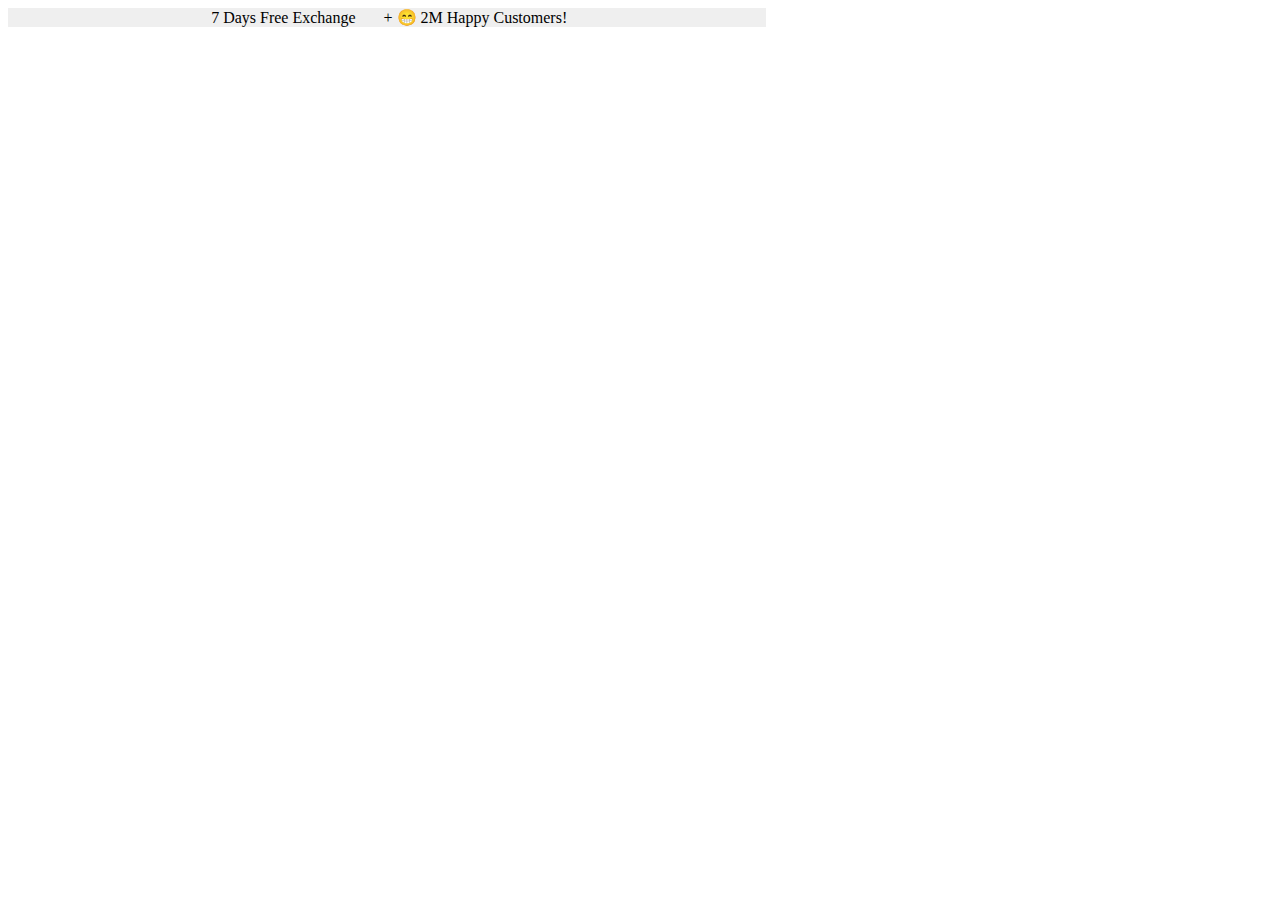
==== index.html @ 6d77f6d7 "simple html" ====
<html lang="en">
<head>
    <meta charset="UTF-8">
    <meta name="viewport" content="width=device-width, initial-scale=1.0">
    <title>Sneaker Hub</title>
    <link rel="icon" type="image/x-icon" href="images\android-chrome-192x192.png">
    <link rel="stylesheet" href="style.css">
    <script src="app.js"></script>
</head>
<body>
    <!-- SCROLLING TEXT MESSAGE -->
     <div class="container-scroll"> 
        <div class="running-text">
           <img src=""> 7 Days Free Exchange  &nbsp&nbsp&nbsp&nbsp&nbsp + &#128513 2M Happy Customers!
        </div>
     </div>
    
    
</body>
</html>
---- style.css ----
/*--- scrolling message ----*/
.running-text {
    width:60%; /* full-width */
    overflow: hidden;
    white-space: nowrap;
    box-sizing: border-box;
    animation: scrolling 20s linear infinite  ;
    animation-direction: right;
    background-color: #efefef;
    overflow: hidden;
    text-align: center;
    
  }

  @keyframes scrolling {
    0% {
      transform: translateX(-100%);
    }
    100% {
      transform: translateX(100%);
    }
  }
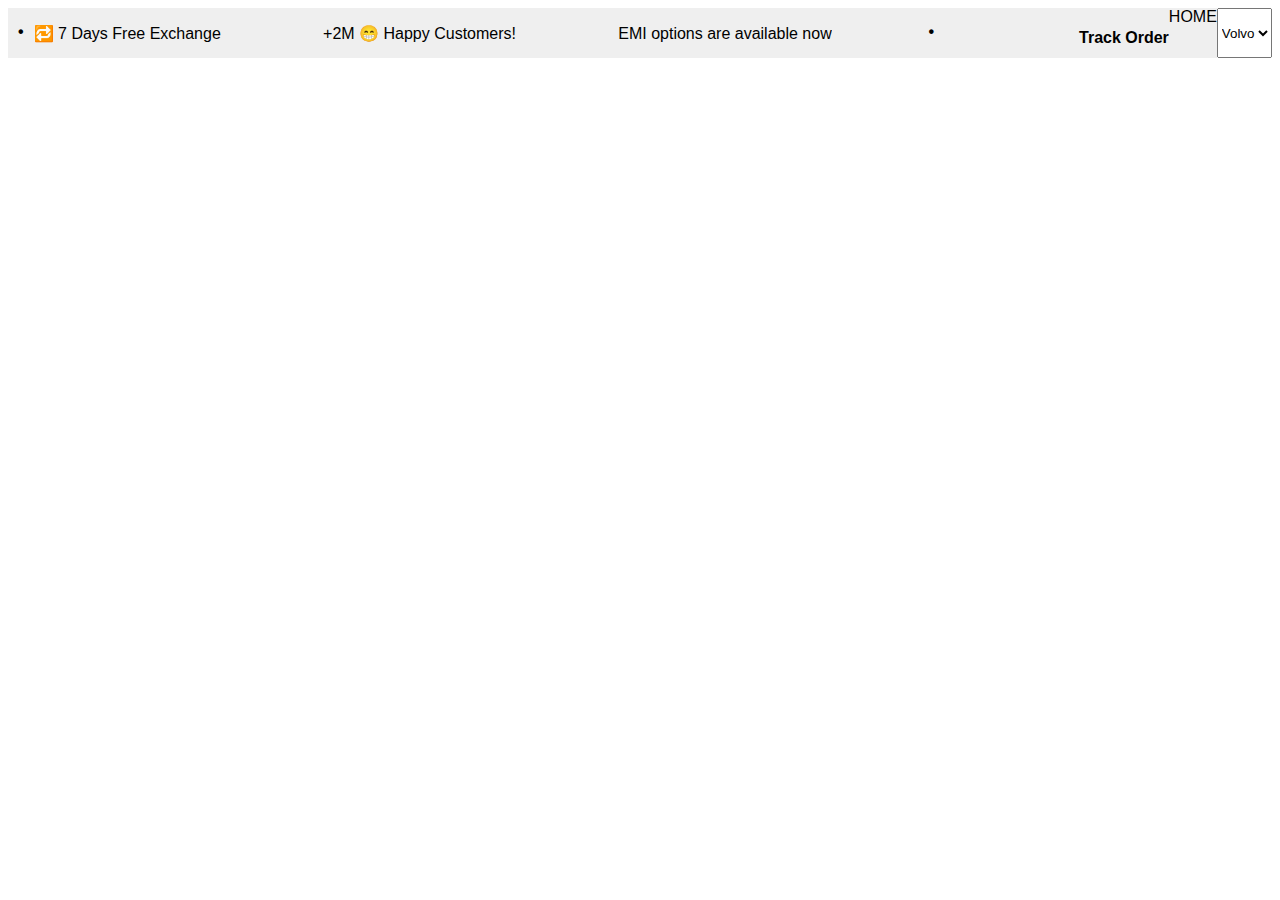
==== commit 244585b5: "simple html" ====
--- a/index.html
+++ b/index.html
@@ -1,20 +1,39 @@
+<!DOCTYPE html>
 <html lang="en">
 <head>
     <meta charset="UTF-8">
     <meta name="viewport" content="width=device-width, initial-scale=1.0">
     <title>Sneaker Hub</title>
-    <link rel="icon" type="image/x-icon" href="images\android-chrome-192x192.png">
+    <link rel="icon" type="image/x-icon" href="images/android-chrome-192x192.png">
     <link rel="stylesheet" href="style.css">
     <script src="app.js"></script>
+    <link rel="stylesheet" href="https://cdnjs.cloudflare.com/ajax/libs/font-awesome/6.6.0/css/all.min.css" integrity="sha512-Kc323vGBEqzTmouAECnVceyQqyqdsSiqLQISBL29aUW4U/M7pSPA/gEUZQqv1cwx4OnYxTxve5UMg5GT6L4JJg==" crossorigin="anonymous" referrerpolicy="no-referrer" />
 </head>
 <body>
     <!-- SCROLLING TEXT MESSAGE -->
-     <div class="container-scroll"> 
-        <div class="running-text">
-           <img src=""> 7 Days Free Exchange  &nbsp&nbsp&nbsp&nbsp&nbsp + &#128513 2M Happy Customers!
+     <div class="total">
+      <span class="dot">&#8226;</span> 
+    <div class="container-scroll">
+        <div class="running-text"> 
+           <p> 🔁 7 Days Free Exchange  
+            &nbsp; &nbsp; &nbsp; &nbsp;&nbsp; &nbsp; &nbsp; &nbsp;&nbsp; &nbsp; &nbsp; &nbsp; +2M &#128513; Happy Customers! 
+            &nbsp; &nbsp; &nbsp; &nbsp;&nbsp; &nbsp; &nbsp; &nbsp;&nbsp; &nbsp; &nbsp; &nbsp;<i class="fas fa-hand-holding-usd"></i> EMI options are available now</p>
         </div>
-     </div>
+    </div>
+    <span class="dot">&#8226;</span> 
+    <div class="inside">
+    <h4> <i class="fas fa-shipping-fast"></i> Track Order</h4>
+    <label for="cars" class="label">HOME</label>
+    <select name="cars" id="cars">
+      <option value="volvo">Volvo</option>
+      <option value="saab">Saab</option>
+      <option value="opel">Opel</option>
+      <option value="audi">Audi</option>
+    </select>
+
+    </div>
+</div>
     
-    
+
 </body>
-</html>+</html>
--- a/style.css
+++ b/style.css
@@ -1,22 +1,70 @@
+body {
+  font-family: 'Arial', 'Helvetica', sans-serif;
+}
+
+
 /*--- scrolling message ----*/
-.running-text {
-    width:60%; /* full-width */
-    overflow: hidden;
+.running-text > p {
+    overflow: hidden;/* to hide the overflowing text*/
     white-space: nowrap;
-    box-sizing: border-box;
-    animation: scrolling 20s linear infinite  ;
-    animation-direction: right;
-    background-color: #efefef;
+    animation: scrolling 15s linear infinite  ;
     overflow: hidden;
     text-align: center;
+    display: inline-block;  
+    width: fit-content;
+    height:50px;
+  } 
+  .container-scroll{
+    background-color: #efefef;
+    justify-content: space-between;
+    width:70%;
+    white-space: nowrap; 
+    overflow: hidden;
+    height: 50px;
     
+    
+  }
+.dot {
+    font-size: 16px;
+     /* Adjust size */
+    color: #000;
+    font-weight: bold; /* Dot color */
+    display: flex;
+    justify-content: center;
+    text-align: center;
+    padding-top: 15px;
+    padding-left: 10px;
+    padding-right: 10px;/* Space between dot and scrolling text */
+}
+.inside {
+  display: flex;
+  flex-direction: row;
+  justify-content: center;
+  text-align: center;
+  padding-left: 100px;
+
+}
+.inside > h4 {
+  padding-left:35px;
+}
+
+.total{
+    display: flex;
+    flex-direction:row;
+    background-color: #efefef;
+    height: 50px;
+    position: relative;
   }
 
   @keyframes scrolling {
     0% {
+      transform: translateX(100%);
+    }
+    100% {
       transform: translateX(-100%);
     }
-    100% {
-      transform: translateX(100%);
-    }
-  }+  }
+  
+
+
+
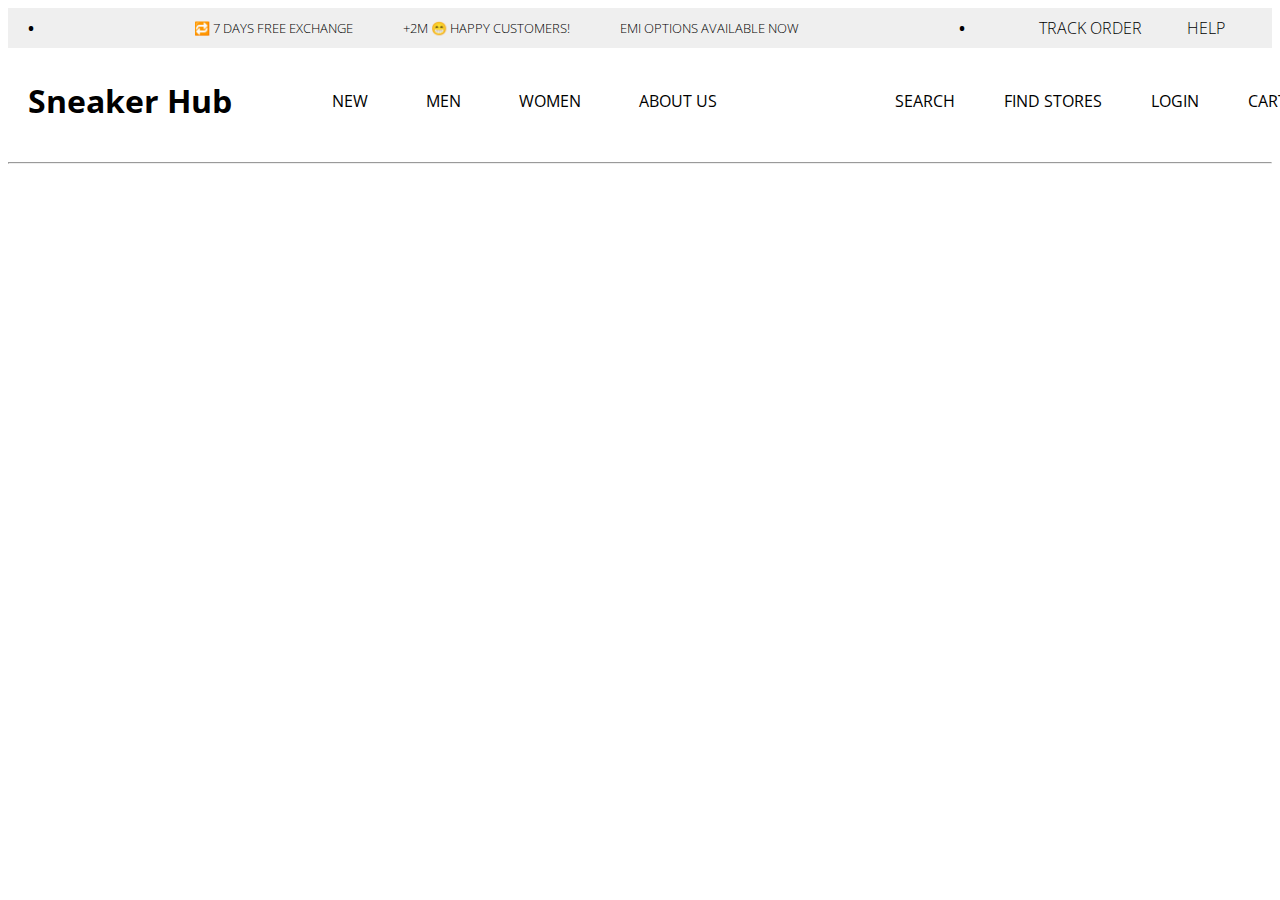
==== commit 85c101fd: "day 2" ====
--- a/index.html
+++ b/index.html
@@ -1,39 +1,185 @@
 <!DOCTYPE html>
 <html lang="en">
-<head>
-    <meta charset="UTF-8">
-    <meta name="viewport" content="width=device-width, initial-scale=1.0">
+  <head>
+    <meta charset="UTF-8" />
+    <meta name="viewport" content="width=device-width, initial-scale=1.0" />
     <title>Sneaker Hub</title>
-    <link rel="icon" type="image/x-icon" href="images/android-chrome-192x192.png">
-    <link rel="stylesheet" href="style.css">
+    <link
+      rel="icon"
+      type="image/x-icon"
+      href="images/android-chrome-192x192.png"
+    />
+    <link rel="stylesheet" href="style.css" />
     <script src="app.js"></script>
-    <link rel="stylesheet" href="https://cdnjs.cloudflare.com/ajax/libs/font-awesome/6.6.0/css/all.min.css" integrity="sha512-Kc323vGBEqzTmouAECnVceyQqyqdsSiqLQISBL29aUW4U/M7pSPA/gEUZQqv1cwx4OnYxTxve5UMg5GT6L4JJg==" crossorigin="anonymous" referrerpolicy="no-referrer" />
-</head>
-<body>
+    <link
+      rel="stylesheet"
+      href="https://cdnjs.cloudflare.com/ajax/libs/font-awesome/6.6.0/css/all.min.css"
+      integrity="sha512-Kc323vGBEqzTmouAECnVceyQqyqdsSiqLQISBL29aUW4U/M7pSPA/gEUZQqv1cwx4OnYxTxve5UMg5GT6L4JJg=="
+      crossorigin="anonymous"
+      referrerpolicy="no-referrer"
+    />
+    <link rel="preconnect" href="https://fonts.googleapis.com" />
+    <link rel="preconnect" href="https://fonts.gstatic.com" crossorigin />
+    <link
+      href="https://fonts.googleapis.com/css2?family=Merriweather:ital,wght@0,300;0,400;0,700;0,900;1,300;1,400;1,700;1,900&display=swap"
+      rel="stylesheet"
+    />
+    <link rel="preconnect" href="https://fonts.googleapis.com" />
+    <link rel="preconnect" href="https://fonts.gstatic.com" crossorigin />
+    <link
+      href="https://fonts.googleapis.com/css2?family=Merriweather:ital,wght@0,300;0,400;0,700;0,900;1,300;1,400;1,700;1,900&family=Open+Sans:ital,wght@0,300..800;1,300..800&display=swap"
+      rel="stylesheet"
+    />
+  </head>
+  <body>
     <!-- SCROLLING TEXT MESSAGE -->
-     <div class="total">
-      <span class="dot">&#8226;</span> 
-    <div class="container-scroll">
-        <div class="running-text"> 
-           <p> 🔁 7 Days Free Exchange  
-            &nbsp; &nbsp; &nbsp; &nbsp;&nbsp; &nbsp; &nbsp; &nbsp;&nbsp; &nbsp; &nbsp; &nbsp; +2M &#128513; Happy Customers! 
-            &nbsp; &nbsp; &nbsp; &nbsp;&nbsp; &nbsp; &nbsp; &nbsp;&nbsp; &nbsp; &nbsp; &nbsp;<i class="fas fa-hand-holding-usd"></i> EMI options are available now</p>
+    <div class="total">
+      <span class="dot">&#8226;</span>
+      <div class="container-scroll">
+        <div class="running-text">
+          <p>
+            🔁 7 DAYS FREE EXCHANGE
+            <span class="spacing">+2M &#128513; HAPPY CUSTOMERS!</span>
+            <span class="spacing"
+              ><i class="fas fa-hand-holding-usd"></i>EMI OPTIONS AVAILABLE NOW
+              </span
+            >
+          </p>
         </div>
+      </div>
+      <span class="dot">&#8226;</span>
+      <div class="info">
+        <p class="track"><i class="fas fa-shipping-fast"></i>&nbsp;TRACK ORDER</p>
+        <div class="dropdown">
+          <p class="dropbtn">
+            <i class="fa fa-question-circle" aria-hidden="true" style="font-weight: 200;"></i>&nbsp;HELP
+          </p>
+          <div class="dropdown-content">
+            <a href="#">Track your Order</a>
+            <a href="#">Contact Us</a>
+            <a href="#">Return & Exchange</a>
+            <a href="#">Bulk Inquiry</a>
+            <a href="#">#Ask Sneaker Hub's</a>
+            <a href="#">Return Policy</a>
+            <a href="#">Shoe Care</a>
+          </div>
+        </div>
+      </div>
     </div>
-    <span class="dot">&#8226;</span> 
-    <div class="inside">
-    <h4> <i class="fas fa-shipping-fast"></i> Track Order</h4>
-    <label for="cars" class="label">HOME</label>
-    <select name="cars" id="cars">
-      <option value="volvo">Volvo</option>
-      <option value="saab">Saab</option>
-      <option value="opel">Opel</option>
-      <option value="audi">Audi</option>
-    </select>
 
-    </div>
-</div>
-    
+    <!-- Hero-Section-->
+    <section>
+      <div class="Hero-Section">
+        <div class="head-hero">
+          <h1>
+            Sneaker Hub
+            <i class="fa-regular fa-registered" style="font-size: small"></i>
+          </h1>
+        </div>
+        <div class="hero-main">
+          <div class="dropdown-nav">
+            <p class="arrow" class="dropbtn">
+              NEW&nbsp;<i class="fa-solid fa-angle-down"></i>
+            </p>
+            <div class="dropdown-options">
+              <p >
+                <a href="#"style=" color: #a47d47;
+   font-size: larger;"> SNEAKERS <i class="fa-solid fa-arrow-right" style="padding-top:4px"></i></a> 
+                <a href="#">The Sneakpops</a> 
+                <a href="#">The Rockers</a> 
+                <a href="#">The Saunterers</a> 
+                <a href="#">Preppy Kicks</a> 
+                <a href="#">The Eighties</a>
+                <a href="#">The Derbies</a> 
+                <a href="#">Light Trainers</a> 
+              </p>
+              <p >
+                <a href="#"style=" color: #a47d47;
+   font-size: larger;"> SLIP ONS <i class="fa-solid fa-arrow-right" style="padding-top:4px"></i></a> 
+                <a href="#">The Wanderers Slip Ons</a> 
+                <a href="#">The Dependables</a> 
+  
+              </p>
+              <p >
+                <a href="#"style=" color: #a47d47;
+   font-size: larger;"> LOAFERS <i class="fa-solid fa-arrow-right" style="padding-top:4px"></i></a> 
+                <a href="#">The Minimals</a> 
+                <a href="#">Squooshy Slides for Men</a> 
+                <a href="#">Cushy Slides</a> 
+                <a href="#">Squooshy Slides for Women</a> 
+                <a href="#">De-Stress Slides</a>
+              </p>
+              <p >
+                <a href="#"style=" color: #a47d47;
+   font-size: larger;">FLIP FLOP<i class="fa-solid fa-arrow-right" style="padding-top:4px;"></i></a> 
+                <a href="#">Jumbo Slides</a> 
+                <a href="#">Luxe Brogues</a> 
+                <a href="#">Crossover Brogues</a> 
+                <a href="#">Oxford Knits</a> 
+                <a href="#">Block Heel Loafers</a> 
+              </p>
+            </div>
+          </div>
+          <div class="dropdown">
+            <p class="arrow" class="dropbtn">
+              MEN&nbsp;<i class="fa-solid fa-angle-down"></i>
+            </p>
+            <div class="dropdown-content">
+              <a href="#">Track your Order</a>
+              <a href="#">Contact Us</a>
+              <a href="#">Return & Exchange</a>
+              <a href="#">Bulk Inquiry</a>
+              <a href="#">#Ask Sneaker Hub's</a>
+              <a href="#">Return Policy</a>
+              <a href="#">Shoe Care</a>
+            </div>
+          </div>
+          <div class="dropdown">
+            <p class="arrow" class="dropbtn">
+              WOMEN&nbsp;<i class="fa-solid fa-angle-down"></i>
+            </p>
+            <div class="dropdown-content">
+              <a href="#">Track your Order</a>
+              <a href="#">Contact Us</a>
+              <a href="#">Return & Exchange</a>
+              <a href="#">Bulk Inquiry</a>
+              <a href="#">#Ask Sneaker Hub's</a>
+              <a href="#">Return Policy</a>
+              <a href="#">Shoe Care</a>
+            </div>
+          </div>
+          <div class="dropdown">
+            <p class="arrow" class="dropbtn">
+              ABOUT US&nbsp;<i class="fa-solid fa-angle-down"></i>
+            </p>
+            <div class="dropdown-content">
+              <a href="#">Track your Order</a>
+              <a href="#">Contact Us</a>
+              <a href="#">Return & Exchange</a>
+              <a href="#">Bulk Inquiry</a>
+              <a href="#">#Ask Sneaker Hub's</a>
+              <a href="#">Return Policy</a>
+              <a href="#">Shoe Care</a>
+            </div>
+          </div>
+        </div>
+        <div class="hero2">
+          <p class="heroMessage">
+            <i class="fa-solid fa-magnifying-glass" style="color: #a47d47;"></i>&nbsp;SEARCH
+          </p>
+          <p class="heroMessage">
+            <i class="fa-solid fa-shop" style="color: #a47d47;"></i> &nbsp;FIND STORES
+          </p>
+          <p class="heroMessage">
+            <i class="fa-solid fa-right-to-bracket" style="color: #a47d47;"></i> &nbsp;LOGIN
+          </p>
+          <p class="heroMessage">
+            <i class="fa-solid fa-cart-shopping"style="color: #a47d47;" ></i> &nbsp;CART
+          </p>
+        </div>
+      </div>
+    </section>
 
-</body>
+    <hr/>
+  </body>
 </html>
--- a/style.css
+++ b/style.css
@@ -1,70 +1,307 @@
+:root {
+  --dark-primary: #1b1f24;
+  --light-primary: #12bdff;
+  --secdark-primary:#22282f;
+}
+
 body {
-  font-family: 'Arial', 'Helvetica', sans-serif;
-}
-
+  font-family: "Open Sans", sans-serif;
+}
 
 /*--- scrolling message ----*/
+.running-text p {
+  display: flex;
+  align-items: center;
+  font-family: "Open Sans", sans-serif;
+  font-weight: 300; 
+  font-size:small;/* Vertically aligns items in the center */
+}
+
+.spacing {
+  margin-left: 50px; /* Adjust this value for the amount of space you want */
+}
+
+.total {
+  display: flex;
+  background-color: #efefef;
+  height: 40px;
+}
+
 .running-text > p {
-    overflow: hidden;/* to hide the overflowing text*/
-    white-space: nowrap;
-    animation: scrolling 15s linear infinite  ;
-    overflow: hidden;
-    text-align: center;
-    display: inline-block;  
-    width: fit-content;
-    height:50px;
-  } 
-  .container-scroll{
-    background-color: #efefef;
-    justify-content: space-between;
-    width:70%;
-    white-space: nowrap; 
-    overflow: hidden;
-    height: 50px;
-    
-    
+  animation: scrolling 15s linear infinite; /* scrolling from the keyframes*/
+  display: flex;
+  height: 40px;
+}
+
+.container-scroll {
+  background-color: #efefef;
+  width: 70%;
+  overflow: hidden;
+  height: 40px;
+  display: flex;
+  align-items: center;
+  justify-content: center;
+  font-family: "Open Sans", sans-serif;
+
+}
+
+
+@keyframes scrolling {
+  0% {
+    transform: translateX(100%);
   }
+
+  100% {
+    transform: translateX(-100%);
+  }
+}
+
+/* for dot athe the both the end*/
 .dot {
-    font-size: 16px;
-     /* Adjust size */
-    color: #000;
-    font-weight: bold; /* Dot color */
-    display: flex;
-    justify-content: center;
-    text-align: center;
-    padding-top: 15px;
-    padding-left: 10px;
-    padding-right: 10px;/* Space between dot and scrolling text */
-}
-.inside {
+  font-size: 16px; /* Adjust size */
+  color: #000;
+  font-weight: bold; /* Dot color */
+  justify-content: center;
+  align-items: center;
+  display: flex;
+  padding-left: 20px;
+  padding-right: 20px;
+}
+.info {
   display: flex;
   flex-direction: row;
-  justify-content: center;
-  text-align: center;
-  padding-left: 100px;
-
-}
-.inside > h4 {
-  padding-left:35px;
-}
-
-.total{
-    display: flex;
-    flex-direction:row;
-    background-color: #efefef;
-    height: 50px;
-    position: relative;
-  }
-
-  @keyframes scrolling {
-    0% {
-      transform: translateX(100%);
-    }
-    100% {
-      transform: translateX(-100%);
-    }
-  }
+  position: relative; /* to use left we used it */
+  align-items: center;
+  left: 50px;
+  font-family: "Open Sans", sans-serif;
+  font-weight:lighter;
+  font-size: medium;
+
+}
+.track{
+  padding-right:25px;
+  font-family: "Open Sans", sans-serif;
+  font-weight: 400;
+  font-size: medium;
+  font-weight: lighter;
+}
+
+
+.info .track:hover{
+  cursor:pointer;
+}
+
+
+/* drop down*/
+.dropbtn {
+  color: black;
+  padding-left: 16px;
+  padding-right: 16px;
+  font-size: 16px;
+  border: none;
+  cursor: pointer;
+}
+
+.dropdown {
+  position: relative;
+  display: inline-block;
+}
+
+.dropdown-content {
+  display: none;
+  position: absolute;
+  background-color: #f9f9f9;
+  min-width: 140px;
+  box-shadow: 0px 8px 16px 0px rgba(0,0,0,0.2);
+  z-index: 1;
+}
+.dropdown:hover{
+  text-decoration: underline;
+}
+.dropdown-content a {
+  color: black;
+  padding: 12px 16px;
+  text-decoration:none;
+  display: block;
+  width: max-content;
+
+}
+
+.dropdown-content a:hover {
+  background-color: #f1f1f1
+}
+
+.dropdown:hover .dropdown-content {
+  display: block;
+}
+
+/*.dropdown:hover .dropbtn {
+
+}*/
+
+/* hero section*/
+.Hero-Section {
+  display: flex;
+  align-items: center;
+  flex-direction: row;
+  padding: 10px 20px;
+  white-space: nowrap;
+}
+
+.hero2 {
+  display: flex;
+  white-space: nowrap;
+}
+
+.heroMessage {
+  display: inline-flex; /* Make the p elements inline-flex */
+  align-items: center;  /* Vertically center the text and icons */ /* Space between items */
+  white-space: nowrap; 
+  margin-left: 20px; /* Prevent wrapping */
+}
+
+.arrow {
+  display: inline-flex;
+  align-items: center;
+  cursor: pointer;
+}
+
+.arrow i {
+  transition: transform 0.3s ease; /* Smooth transition for the rotation */
+}
+
+.arrow:hover i {
+  transform: rotate(180deg); /* Rotate the arrow by 180 degrees */
+}
+
+.menu {
+  display: flex;
+  justify-content: space-between;
+  width: 100%;
+}
+
+.menu-item {
+  position: relative;
+  padding: 10px 20px;
+  cursor: pointer;
+}
+
+.menu-item p {
+  font-size: 16px;
+  font-weight: bold;
+  margin: 0;
+}
+
+.dropdown-content {
+  display: none; /* Hidden by default */
+  position: absolute;
+  top: 100%;
+  left: 0;
+  background-color: white;
+  box-shadow: 0 8px 16px rgba(0, 0, 0, 0.1);
+  padding: 10px;
+  min-width: 200px;
+  z-index: 1;
+}
+
+.dropdown-content p {
+  margin: 0;
+  padding: 8px 0;
+  white-space: nowrap;
+}
+
+.menu-item:hover .dropdown-content {
+  display: block; /* Show dropdown on hover */
+}
+
+.menu-item i {
+  transition: transform 0.3s ease; /* Transition for arrow rotation */
+}
+
+.menu-item:hover i {
+  transform: rotate(90deg); /* Rotate the arrow on hover */
+}
+
+.head-hero{
+  margin-right: 100px;
+}
+
+.hero-main{
+  margin-right: 100px;
+}
+
+.hero-main > div{
+   margin-right: 50px;
+}
+
+.hero2 > p {
+ margin-right:25px;
+}
+.dropdown-nav {
+  position: relative;
+  display: inline-block;
+   /* Ensures the dropdown container takes full width */
+}
+
+/* Button styling */
+
+
+/* Dropdown content - hidden by default */
+.dropdown-options {
+  display:none;
+  position: absolute;
+  top: 100%;
+  left: 0;
+  width: 100%; /* Make the dropdown options take the full screen width */
+  background-color: #f9f9f9;
+  box-shadow: 0px 8px 16px rgba(0, 0, 0, 0.2);
   
-
-
-
+}
+
+/* Dropdown links */
+/* Dropdown links */
+.dropdown-options a {
+  display:flex;
+  position: relative; /* Add this to make the ::before element positioned relative to the link */
+  padding: 8px 16px;
+  text-decoration: none;
+  color: #333;
+  margin-right: 50px;
+  flex: 1;
+  text-align: center; /* Align the text in the center of each item */
+}
+
+.dropdown-options a::before {
+  content: "";
+  position: absolute;
+  width:100%;
+  height:1px;
+  bottom: 0;
+  left: 0;
+  background:#000;
+  visibility: hidden;
+  transform: scaleX(0);
+  transition: transform 0.25s linear;
+}
+
+/* Change background color on hover */
+.dropdown-options a:hover::before {
+  visibility: visible;
+  transform: scaleX(1);
+}
+
+
+/* Show dropdown content on hover */
+.dropdown-nav:hover .dropdown-options {
+  display:flex;
+  flex-direction: row;
+  
+/* Ensure the items are evenly spaced */
+  width: 100vw; /* Ensure full-width on hover */
+}
+
+
+
+
+
+
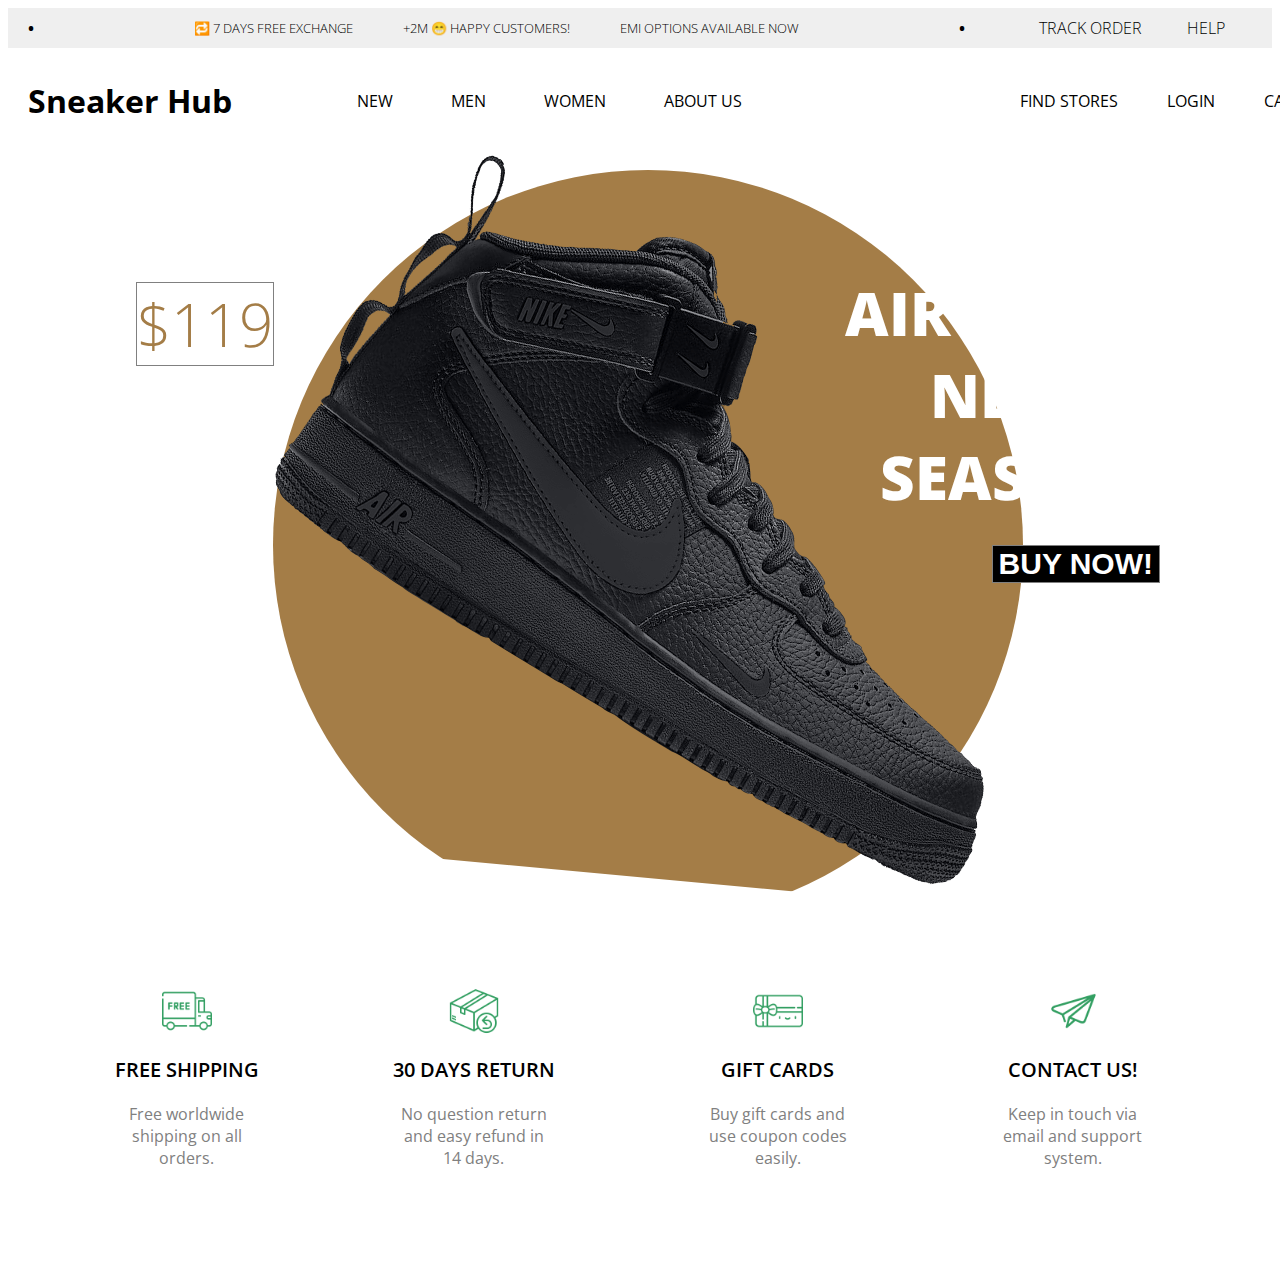
==== commit 9ee91363: "simple html" ====
--- a/index.html
+++ b/index.html
@@ -84,102 +84,238 @@
             <div class="dropdown-options">
               <p >
                 <a href="#"style=" color: #a47d47;
-   font-size: larger;"> SNEAKERS <i class="fa-solid fa-arrow-right" style="padding-top:4px"></i></a> 
-                <a href="#">The Sneakpops</a> 
-                <a href="#">The Rockers</a> 
-                <a href="#">The Saunterers</a> 
-                <a href="#">Preppy Kicks</a> 
-                <a href="#">The Eighties</a>
-                <a href="#">The Derbies</a> 
-                <a href="#">Light Trainers</a> 
-              </p>
-              <p >
-                <a href="#"style=" color: #a47d47;
-   font-size: larger;"> SLIP ONS <i class="fa-solid fa-arrow-right" style="padding-top:4px"></i></a> 
-                <a href="#">The Wanderers Slip Ons</a> 
-                <a href="#">The Dependables</a> 
+   font-size: larger;"> SNEAKERS&nbsp;<i class="fa-solid fa-arrow-right" style="padding-top:4px"></i></a> 
+              <a href="#">THE SNEAKPOPS</a>
+              <a href="#">THE ROCKERS</a>
+              <a href="#">THE SAUNTERERS</a>
+              <a href="#">PREPPY KICKS</a>
+              <a href="#">THE EIGHTIES</a>
+              <a href="#">THE DERBIES</a>
+              <a href="#">LIGHT TRAINERS</a>
+              
+              </p>
+              <p >
+                <a href="#"style=" color: #a47d47;
+   font-size: larger;"> SLIP ONS&nbsp;<i class="fa-solid fa-arrow-right" style="padding-top:4px"></i></a> 
+               <a href="#">THE WANDERERS SLIP ONS</a>
+               <a href="#">THE DEPENDABLES</a>
   
               </p>
               <p >
                 <a href="#"style=" color: #a47d47;
-   font-size: larger;"> LOAFERS <i class="fa-solid fa-arrow-right" style="padding-top:4px"></i></a> 
-                <a href="#">The Minimals</a> 
-                <a href="#">Squooshy Slides for Men</a> 
-                <a href="#">Cushy Slides</a> 
-                <a href="#">Squooshy Slides for Women</a> 
-                <a href="#">De-Stress Slides</a>
-              </p>
-              <p >
-                <a href="#"style=" color: #a47d47;
-   font-size: larger;">FLIP FLOP<i class="fa-solid fa-arrow-right" style="padding-top:4px;"></i></a> 
-                <a href="#">Jumbo Slides</a> 
-                <a href="#">Luxe Brogues</a> 
-                <a href="#">Crossover Brogues</a> 
-                <a href="#">Oxford Knits</a> 
-                <a href="#">Block Heel Loafers</a> 
-              </p>
-            </div>
-          </div>
-          <div class="dropdown">
+   font-size: larger;"> LOAFERS&nbsp;<i class="fa-solid fa-arrow-right" style="padding-top:4px"></i></a> 
+             <a href="#">THE MINIMALS</a>
+             <a href="#">SQUOOSHY SLIDES FOR MEN</a>
+             <a href="#">CUSHY SLIDES</a>
+             <a href="#">SQUOOSHY SLIDES FOR WOMEN</a>
+             <a href="#">DE-STRESS SLIDES</a>
+             
+              </p>
+              <p >
+                <a href="#"style=" color: #a47d47;
+   font-size: larger;">FLIP FLOP&nbsp;<i class="fa-solid fa-arrow-right" style="padding-top:4px;"></i></a> 
+          <a href="#">JUMBO SLIDES</a>
+          <a href="#">LUXE BROGUES</a>
+          <a href="#">CROSSOVER BROGUES</a>
+          <a href="#">OXFORD KNITS</a>
+          <a href="#">BLOCK HEEL LOAFERS</a>
+          
+              </p>
+            </div>
+          </div>
+          <div class="dropdown-nav">
             <p class="arrow" class="dropbtn">
               MEN&nbsp;<i class="fa-solid fa-angle-down"></i>
             </p>
-            <div class="dropdown-content">
-              <a href="#">Track your Order</a>
-              <a href="#">Contact Us</a>
-              <a href="#">Return & Exchange</a>
-              <a href="#">Bulk Inquiry</a>
-              <a href="#">#Ask Sneaker Hub's</a>
-              <a href="#">Return Policy</a>
-              <a href="#">Shoe Care</a>
-            </div>
-          </div>
-          <div class="dropdown">
+            <div class="dropdown-options">
+              <p>
+                <a href="#"style=" color: #a47d47;
+   font-size: larger;"> SNEAKERS&nbsp;<i class="fa-solid fa-arrow-right" style="padding-top:4px"></i></a> 
+                <a href="#">CASUAL </a> 
+                <a href="#">CHUNKY</a> 
+                <a href="#">FORMAL</a> 
+                <a href="#">RETRO</a> 
+                <a href="#">SIGNATURE</a>
+                <a href="#">SPORTS</a> 
+                <a href="#">WALKING</a> 
+              </p>
+              <p >
+                <a href="#"style=" color: #a47d47;
+   font-size: larger;"> SLIP ONS&nbsp;<i class="fa-solid fa-arrow-right" style="padding-top:4px"></i></a> 
+                <a href="#">CASUAL</a> 
+                <a href="#">CHUNKY</a>
+                <a href="#">FORMAL</a>
+                <a href="#">SPORTS</a> 
+                <a href="#">SIGNATURE</a>   
+  
+              </p>
+              <p >
+                <a href="#"style=" color: #a47d47;
+   font-size: larger;"> LOAFERS&nbsp;<i class="fa-solid fa-arrow-right" style="padding-top:4px"></i></a> 
+                <a href="#">CASUAL</a> 
+                <a href="#">FORMAL</a>
+              </p>
+              <p >
+                <a href="#"style=" color: #a47d47;
+   font-size: larger;">FLIP FLOP&nbsp;<i class="fa-solid fa-arrow-right" style="padding-top:4px;"></i></a> 
+                <a href="#">DAILY USE</a> 
+                <a href="#">OUTDOOR</a> 
+                <a href="#">EXTRA SOFT</a> 
+                <a href="#">TRENDY</a>     
+              </p>
+            </div>
+          </div>
+          <div class="dropdown-nav">
             <p class="arrow" class="dropbtn">
               WOMEN&nbsp;<i class="fa-solid fa-angle-down"></i>
             </p>
-            <div class="dropdown-content">
-              <a href="#">Track your Order</a>
-              <a href="#">Contact Us</a>
-              <a href="#">Return & Exchange</a>
-              <a href="#">Bulk Inquiry</a>
-              <a href="#">#Ask Sneaker Hub's</a>
-              <a href="#">Return Policy</a>
-              <a href="#">Shoe Care</a>
-            </div>
+            <div class="dropdown-options">
+              <p>
+                <a href="#"style=" color: #a47d47;
+               font-size: larger;"> SNEAKERS&nbsp;<i class="fa-solid fa-arrow-right" style="padding-top:4px"></i></a> 
+                <a href="#">CASUAL </a> 
+                <a href="#">CHUNKY</a> 
+                <a href="#">FORMAL</a> 
+                <a href="#">RETRO</a> 
+                <a href="#">SIGNATURE</a>
+                <a href="#">SPORTS</a> 
+                <a href="#">WALKING</a> 
+              </p>
+              <p >
+                <a href="#"style=" color: #a47d47;
+   font-size: larger;"> SLIP ONS&nbsp;<i class="fa-solid fa-arrow-right" style="padding-top:4px"></i></a> 
+                <a href="#">CASUAL</a> 
+                <a href="#">CHUNKY</a>
+                <a href="#">FORMAL</a>
+                <a href="#">SPORTS</a> 
+                <a href="#">SIGNATURE</a>   
+  
+              </p>
+              <p >
+                <a href="#"style=" color: #a47d47;
+   font-size: larger;"> LOAFERS&nbsp;<i class="fa-solid fa-arrow-right" style="padding-top:4px"></i></a> 
+                <a href="#">CASUAL</a> 
+                <a href="#">FORMAL</a>
+              </p>
+              <p >
+                <a href="#"style=" color: #a47d47;
+   font-size: larger;">FLIP FLOP&nbsp;<i class="fa-solid fa-arrow-right" style="padding-top:4px;"></i></a> 
+                <a href="#">DAILY USE</a> 
+                <a href="#">OUTDOOR</a> 
+                <a href="#">EXTRA SOFT</a> 
+                <a href="#">TRENDY</a>     
+              </p>
+            </div>
+            
           </div>
           <div class="dropdown">
             <p class="arrow" class="dropbtn">
               ABOUT US&nbsp;<i class="fa-solid fa-angle-down"></i>
             </p>
-            <div class="dropdown-content">
-              <a href="#">Track your Order</a>
-              <a href="#">Contact Us</a>
-              <a href="#">Return & Exchange</a>
-              <a href="#">Bulk Inquiry</a>
+            <div class="dropdown-content"><p>
+              <a href="#">BRAND IMPACT</a>
+              <a href="#">WHY SNEAKER HUB'S</a>
+              <a href="#">STORE REVIEWS</a>
+              <a href="#">FIND STORES</a>
               <a href="#">#Ask Sneaker Hub's</a>
-              <a href="#">Return Policy</a>
-              <a href="#">Shoe Care</a>
+              <a href="#">PRESS</a>
+              <a href="#">BLOG</a></p>
             </div>
           </div>
         </div>
         <div class="hero2">
-          <p class="heroMessage">
-            <i class="fa-solid fa-magnifying-glass" style="color: #a47d47;"></i>&nbsp;SEARCH
-          </p>
-          <p class="heroMessage">
+          
+          <div class="container">
+            <div class="icon">
+              <i class="fa-solid fa-magnifying-glass"></i>
+            </div>
+          </div>
+          <a class="heroMessage">
             <i class="fa-solid fa-shop" style="color: #a47d47;"></i> &nbsp;FIND STORES
-          </p>
-          <p class="heroMessage">
+          </a>
+          <a class="heroMessage">
             <i class="fa-solid fa-right-to-bracket" style="color: #a47d47;"></i> &nbsp;LOGIN
-          </p>
-          <p class="heroMessage">
+          </a>
+          <a class="heroMessage">
             <i class="fa-solid fa-cart-shopping"style="color: #a47d47;" ></i> &nbsp;CART
-          </p>
+          </a>
         </div>
       </div>
     </section>
+    
+  <div class="slider">
+    <div class="sliderWrapper">
+        <div class="sliderItem">
+            <img src="./img/air.png" alt="" class="sliderImg">
+            <div class="sliderBg"></div>
+            <h1 class="sliderTitle">AIR FORCE</br> NEW</br> SEASON</h1>
+            <h2 class="sliderPrice">$119</h2>
+            <a href="#product">
+                <button class="buyButton">BUY NOW!</button>
+            </a>
+        </div>
+        <div class="sliderItem">
+            <img src="./img/jordan.png" alt="" class="sliderImg">
+            <div class="sliderBg"></div>
+            <h1 class="sliderTitle">AIR JORDAN</br> NEW</br> SEASON</h1>
+            <h2 class="sliderPrice">$149</h2>
+            <a href="#product">
+                <button class="buyButton">BUY NOW!</button>
+            </a>
+        </div>
+        <div class="sliderItem">
+            <img src="./img/blazer.png" alt="" class="sliderImg">
+            <div class="sliderBg"></div>
+            <h1 class="sliderTitle">BLAZER</br> NEW</br> SEASON</h1>
+            <h2 class="sliderPrice">$109</h2>
+            <a href="#product">
+                <button class="buyButton">BUY NOW!</button>
+            </a>
+        </div>
+        <div class="sliderItem">
+            <img src="./img/crater.png" alt="" class="sliderImg">
+            <div class="sliderBg"></div>
+            <h1 class="sliderTitle">CRATER</br> NEW</br> SEASON</h1>
+            <h2 class="sliderPrice">$129</h2>
+            <a href="#product">
+                <button class="buyButton">BUY NOW!</button>
+            </a>
+        </div>
+        <div class="sliderItem">
+            <img src="./img/hippie.png" alt="" class="sliderImg">
+            <div class="sliderBg"></div>
+            <h1 class="sliderTitle">HIPPIE</br> NEW</br> SEASON</h1>
+            <h2 class="sliderPrice">$99</h2>
+            <a href="#product">
+                <button class="buyButton">BUY NOW!</button>
+            </a>
+        </div>
+    </div>
+</div>
+<div class="features">
+  <div class="feature">
+      <img src="./img/shipping.png" alt="" class="featureIcon">
+      <span class="featureTitle">FREE SHIPPING</span>
+      <span class="featureDesc">Free worldwide shipping on all orders.</span>
+  </div>
+  <div class="feature">
+      <img class="featureIcon" src="./img/return.png" alt="">
+      <span class="featureTitle">30 DAYS RETURN</span>
+      <span class="featureDesc">No question return and easy refund in 14 days.</span>
+  </div>
+  <div class="feature">
+      <img class="featureIcon" src="./img/gift.png" alt="">
+      <span class="featureTitle">GIFT CARDS</span>
+      <span class="featureDesc">Buy gift cards and use coupon codes easily.</span>
+  </div>
+  <div class="feature">
+      <img class="featureIcon" src="./img/contact.png" alt="">
+      <span class="featureTitle">CONTACT US!</span>
+      <span class="featureDesc">Keep in touch via email and support system.</span>
+  </div>
+</div>
 
-    <hr/>
+
+  
   </body>
 </html>
--- a/style.css
+++ b/style.css
@@ -151,6 +151,7 @@
 .hero2 {
   display: flex;
   white-space: nowrap;
+  margin-left:100px;
 }
 
 .heroMessage {
@@ -223,20 +224,29 @@
 }
 
 .head-hero{
-  margin-right: 100px;
+  margin-right:75px;
 }
 
 .hero-main{
   margin-right: 100px;
+  margin-left:50px;
 }
 
 .hero-main > div{
    margin-right: 50px;
 }
 
-.hero2 > p {
+.hero2 > .heroMessage {
  margin-right:25px;
 }
+
+.hero2 > a{
+   font-family: "Open Sans", sans-serif 
+}
+.heroMessage:hover{
+  cursor: pointer;
+}
+
 .dropdown-nav {
   position: relative;
   display: inline-block;
@@ -255,6 +265,7 @@
   width: 100%; /* Make the dropdown options take the full screen width */
   background-color: #f9f9f9;
   box-shadow: 0px 8px 16px rgba(0, 0, 0, 0.2);
+  z-index: 1;
   
 }
 
@@ -295,13 +306,156 @@
 .dropdown-nav:hover .dropdown-options {
   display:flex;
   flex-direction: row;
-  
 /* Ensure the items are evenly spaced */
   width: 100vw; /* Ensure full-width on hover */
 }
 
 
-
-
-
-
+/* loading bar*/
+/* Main loading bar container */
+/* Styling for the loading bar */
+
+/*info search*/
+.container .icon{
+  color: #a47d47;
+}
+
+/* image-section*/
+.slider {
+  background: url("https://www.shutterstock.com/image-vector/black-abstract-background-elegant-dark-600nw-2469905933.jpg");
+  clip-path: polygon(0 0, 100% 0, 100% 100%, 0 85%);
+  overflow: hidden;
+}
+
+.sliderWrapper {
+  display: flex;
+  width: 500vw;
+  transition: all 1.5s ease-in-out;
+}
+
+.sliderItem {
+  width: 100vw;
+  display: flex;
+  align-items: center;
+  justify-content: center;
+  position: relative;
+}
+
+.sliderBg {
+  width: 750px;
+  height: 750px;
+  border-radius: 50%;
+  position: absolute;
+}
+
+.sliderImg {
+  z-index: 1;
+}
+
+.sliderTitle {
+  position: absolute;
+  top: 10%;
+  right: 10%;
+  font-size: 60px;
+  font-weight: 900;
+  text-align: center;
+  color: white;
+  z-index: 1;
+}
+
+.sliderPrice {
+  position: absolute;
+  top: 10%;
+  left: 10%;
+  font-size: 60px;
+  font-weight: 300;
+  text-align: center;
+  color: white;
+  border: 1px solid gray;
+  z-index: 1;
+}
+
+.buyButton {
+  position: absolute;
+  top: 50%;
+  right: 10%;
+  font-size: 30px;
+  font-weight: 900;
+  color: white;
+  border: 1px solid gray;
+  background-color: black;
+  z-index: 1;
+  cursor: pointer;
+}
+
+.buyButton:hover {
+  background-color: white;
+  color: black;
+}
+
+.sliderItem:nth-child(1) .sliderBg {
+  background-color:#a47d47;
+}
+.sliderItem:nth-child(2) .sliderBg {
+  background-color: rebeccapurple;
+}
+.sliderItem:nth-child(3) .sliderBg {
+  background-color: teal;
+}
+.sliderItem:nth-child(4) .sliderBg {
+  background-color: cornflowerblue;
+}
+.sliderItem:nth-child(5) .sliderBg {
+  background-color: rgb(124, 115, 80);
+}
+
+.sliderItem:nth-child(1) .sliderPrice {
+  color:#a47d47;
+}
+.sliderItem:nth-child(2) .sliderPrice {
+  color: white;
+}
+.sliderItem:nth-child(3) .sliderPrice {
+  color: teal;
+}
+.sliderItem:nth-child(4) .sliderPrice {
+  color: cornflowerblue;
+}
+.sliderItem:nth-child(5) .sliderPrice {
+  color: cornsilk;
+}
+
+.features {
+  display: flex;
+  align-items: center;
+  justify-content: space-between;
+  padding: 50px;
+}
+
+.feature {
+  display: flex;
+  flex-direction: column;
+  align-items: center;
+  text-align: center;
+}
+
+.featureIcon {
+  width: 50px;
+  height: 50px;
+}
+
+.featureTitle {
+  font-size: 20px;
+  font-weight: 600;
+  margin: 20px;
+}
+
+.featureDesc {
+  color: gray;
+  width: 50%;
+  height: 100px;
+}
+
+
+
+
